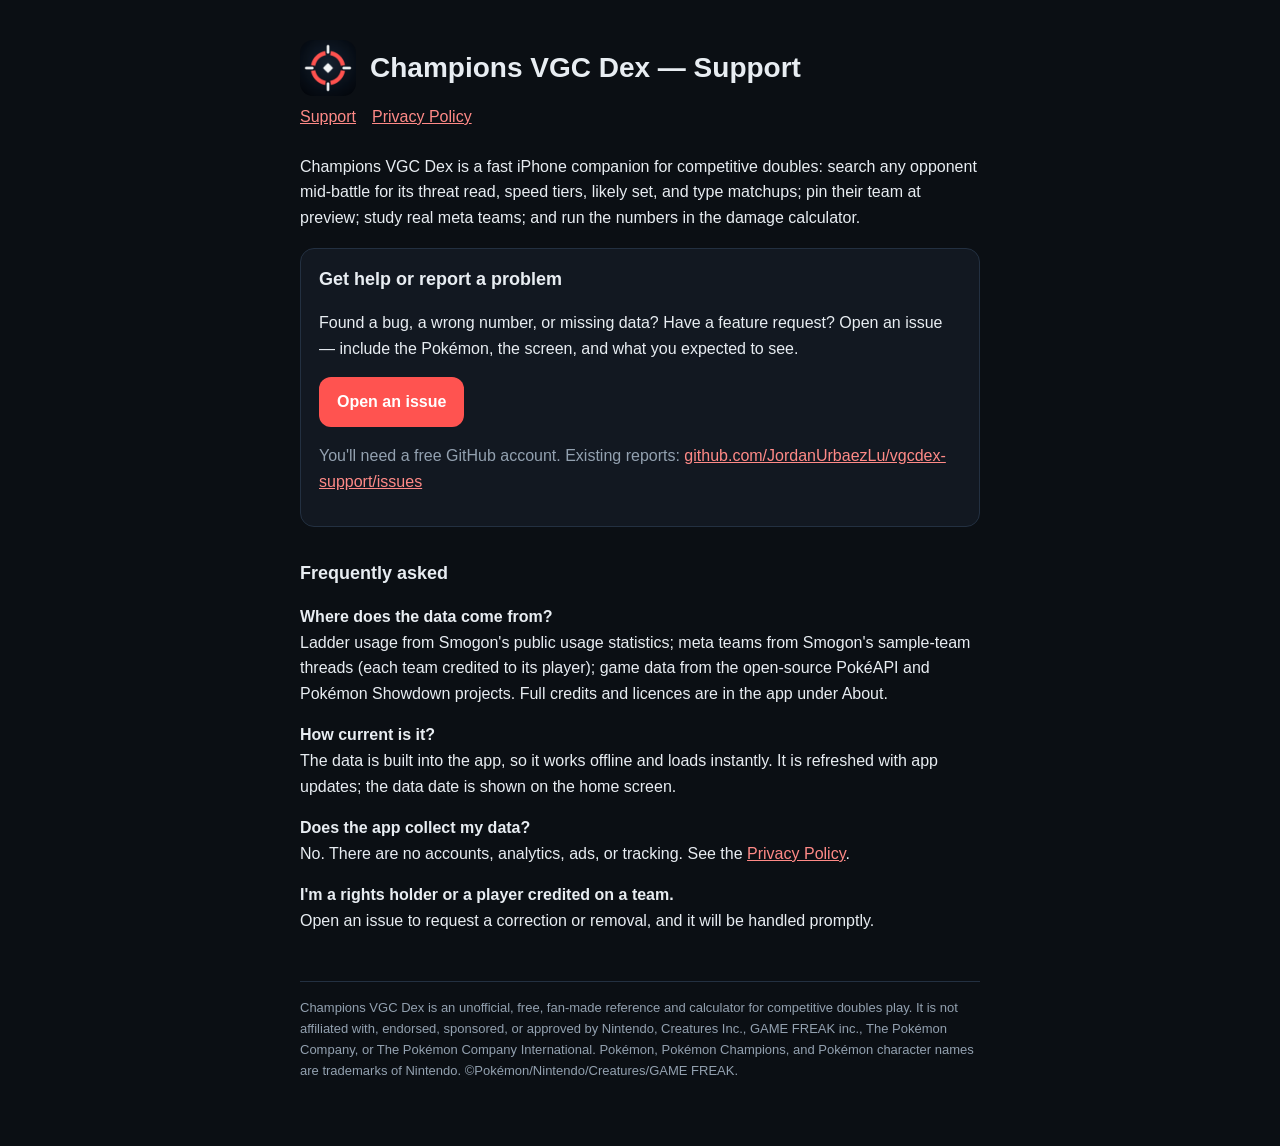
==== index.html @ eebe162a "Support and privacy-policy pages for Champions VGC Dex Static GitHub Pages site: support page (help " ====
<!doctype html>
<html lang="en">
<head>
<meta charset="utf-8">
<meta name="viewport" content="width=device-width, initial-scale=1">
<title>Champions VGC Dex — Support</title>
<meta name="description" content="Support for Champions VGC Dex, an unofficial doubles battle companion for iPhone.">
<link rel="stylesheet" href="style.css">
<link rel="icon" href="icon.png">
</head>
<body>
<main>
<header><img src="icon.png" alt=""><h1>Champions VGC Dex — Support</h1></header>
<nav><a href="./">Support</a><a href="privacy.html">Privacy Policy</a></nav>

<p>Champions VGC Dex is a fast iPhone companion for competitive doubles: search any opponent mid-battle for its threat read, speed tiers, likely set, and type matchups; pin their team at preview; study real meta teams; and run the numbers in the damage calculator.</p>

<div class="card">
<h2 style="margin-top:0">Get help or report a problem</h2>
<p>Found a bug, a wrong number, or missing data? Have a feature request? Open an issue — include the Pokémon, the screen, and what you expected to see.</p>
<p><a class="button" href="https://github.com/JordanUrbaezLu/vgcdex-support/issues/new">Open an issue</a></p>
<p class="muted">You'll need a free GitHub account. Existing reports: <a href="https://github.com/JordanUrbaezLu/vgcdex-support/issues">github.com/JordanUrbaezLu/vgcdex-support/issues</a></p>
</div>

<h2>Frequently asked</h2>
<p><strong>Where does the data come from?</strong><br>Ladder usage from Smogon's public usage statistics; meta teams from Smogon's sample-team threads (each team credited to its player); game data from the open-source PokéAPI and Pokémon Showdown projects. Full credits and licences are in the app under About.</p>
<p><strong>How current is it?</strong><br>The data is built into the app, so it works offline and loads instantly. It is refreshed with app updates; the data date is shown on the home screen.</p>
<p><strong>Does the app collect my data?</strong><br>No. There are no accounts, analytics, ads, or tracking. See the <a href="privacy.html">Privacy Policy</a>.</p>
<p><strong>I'm a rights holder or a player credited on a team.</strong><br>Open an issue to request a correction or removal, and it will be handled promptly.</p>

<footer>Champions VGC Dex is an unofficial, free, fan-made reference and calculator for competitive doubles play. It is not affiliated with, endorsed, sponsored, or approved by Nintendo, Creatures Inc., GAME FREAK inc., The Pokémon Company, or The Pokémon Company International. Pokémon, Pokémon Champions, and Pokémon character names are trademarks of Nintendo. ©Pokémon/Nintendo/Creatures/GAME FREAK.</footer>
</main>
</body>
</html>
---- style.css ----
:root { color-scheme: dark; --bg: #0b0f14; --surface: #121821; --border: #233041; --fg: #e8edf2; --muted: #93a1b0; --accent: #ff5350; }
* { box-sizing: border-box; }
body { margin: 0; background: var(--bg); color: var(--fg); font: 16px/1.6 -apple-system, BlinkMacSystemFont, "SF Pro Text", "Segoe UI", Roboto, sans-serif; }
main { max-width: 720px; margin: 0 auto; padding: 40px 20px 64px; }
header { display: flex; align-items: center; gap: 14px; margin-bottom: 8px; }
header img { width: 56px; height: 56px; border-radius: 13px; }
h1 { font-size: 28px; line-height: 1.2; margin: 0; }
h2 { font-size: 18px; margin: 32px 0 8px; }
p, li { color: var(--fg); }
.muted, small { color: var(--muted); }
a { color: #ff8a87; }
.card { background: var(--surface); border: 1px solid var(--border); border-radius: 14px; padding: 16px 18px; margin: 18px 0; }
.button { display: inline-block; background: var(--accent); color: #fff; text-decoration: none; font-weight: 600; padding: 12px 18px; border-radius: 12px; }
nav { margin: 6px 0 24px; } nav a { margin-right: 16px; }
footer { margin-top: 48px; padding-top: 16px; border-top: 1px solid var(--border); font-size: 13px; color: var(--muted); }
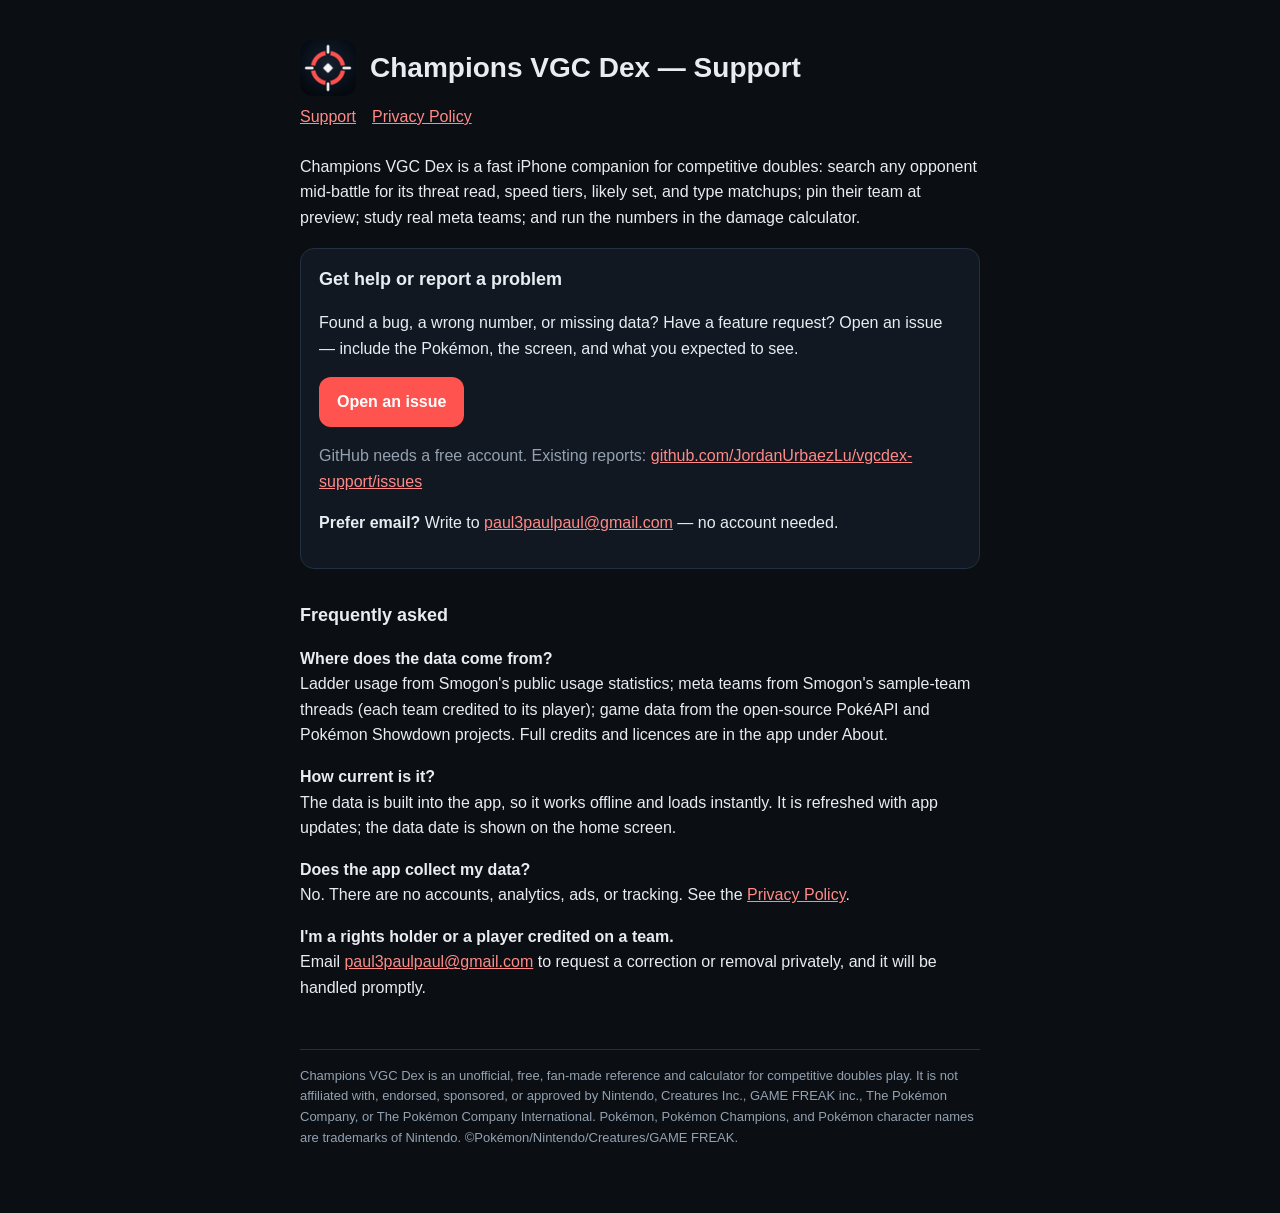
==== commit e75b21a4: "Add a direct support email (no account needed; private correction/removal requests) Co-Authored-By: " ====
--- a/index.html
+++ b/index.html
@@ -19,14 +19,15 @@
 <h2 style="margin-top:0">Get help or report a problem</h2>
 <p>Found a bug, a wrong number, or missing data? Have a feature request? Open an issue — include the Pokémon, the screen, and what you expected to see.</p>
 <p><a class="button" href="https://github.com/JordanUrbaezLu/vgcdex-support/issues/new">Open an issue</a></p>
-<p class="muted">You'll need a free GitHub account. Existing reports: <a href="https://github.com/JordanUrbaezLu/vgcdex-support/issues">github.com/JordanUrbaezLu/vgcdex-support/issues</a></p>
+<p class="muted">GitHub needs a free account. Existing reports: <a href="https://github.com/JordanUrbaezLu/vgcdex-support/issues">github.com/JordanUrbaezLu/vgcdex-support/issues</a></p>
+<p><strong>Prefer email?</strong> Write to <a href="mailto:paul3paulpaul@gmail.com">paul3paulpaul@gmail.com</a> — no account needed.</p>
 </div>
 
 <h2>Frequently asked</h2>
 <p><strong>Where does the data come from?</strong><br>Ladder usage from Smogon's public usage statistics; meta teams from Smogon's sample-team threads (each team credited to its player); game data from the open-source PokéAPI and Pokémon Showdown projects. Full credits and licences are in the app under About.</p>
 <p><strong>How current is it?</strong><br>The data is built into the app, so it works offline and loads instantly. It is refreshed with app updates; the data date is shown on the home screen.</p>
 <p><strong>Does the app collect my data?</strong><br>No. There are no accounts, analytics, ads, or tracking. See the <a href="privacy.html">Privacy Policy</a>.</p>
-<p><strong>I'm a rights holder or a player credited on a team.</strong><br>Open an issue to request a correction or removal, and it will be handled promptly.</p>
+<p><strong>I'm a rights holder or a player credited on a team.</strong><br>Email <a href="mailto:paul3paulpaul@gmail.com">paul3paulpaul@gmail.com</a> to request a correction or removal privately, and it will be handled promptly.</p>
 
 <footer>Champions VGC Dex is an unofficial, free, fan-made reference and calculator for competitive doubles play. It is not affiliated with, endorsed, sponsored, or approved by Nintendo, Creatures Inc., GAME FREAK inc., The Pokémon Company, or The Pokémon Company International. Pokémon, Pokémon Champions, and Pokémon character names are trademarks of Nintendo. ©Pokémon/Nintendo/Creatures/GAME FREAK.</footer>
 </main>
